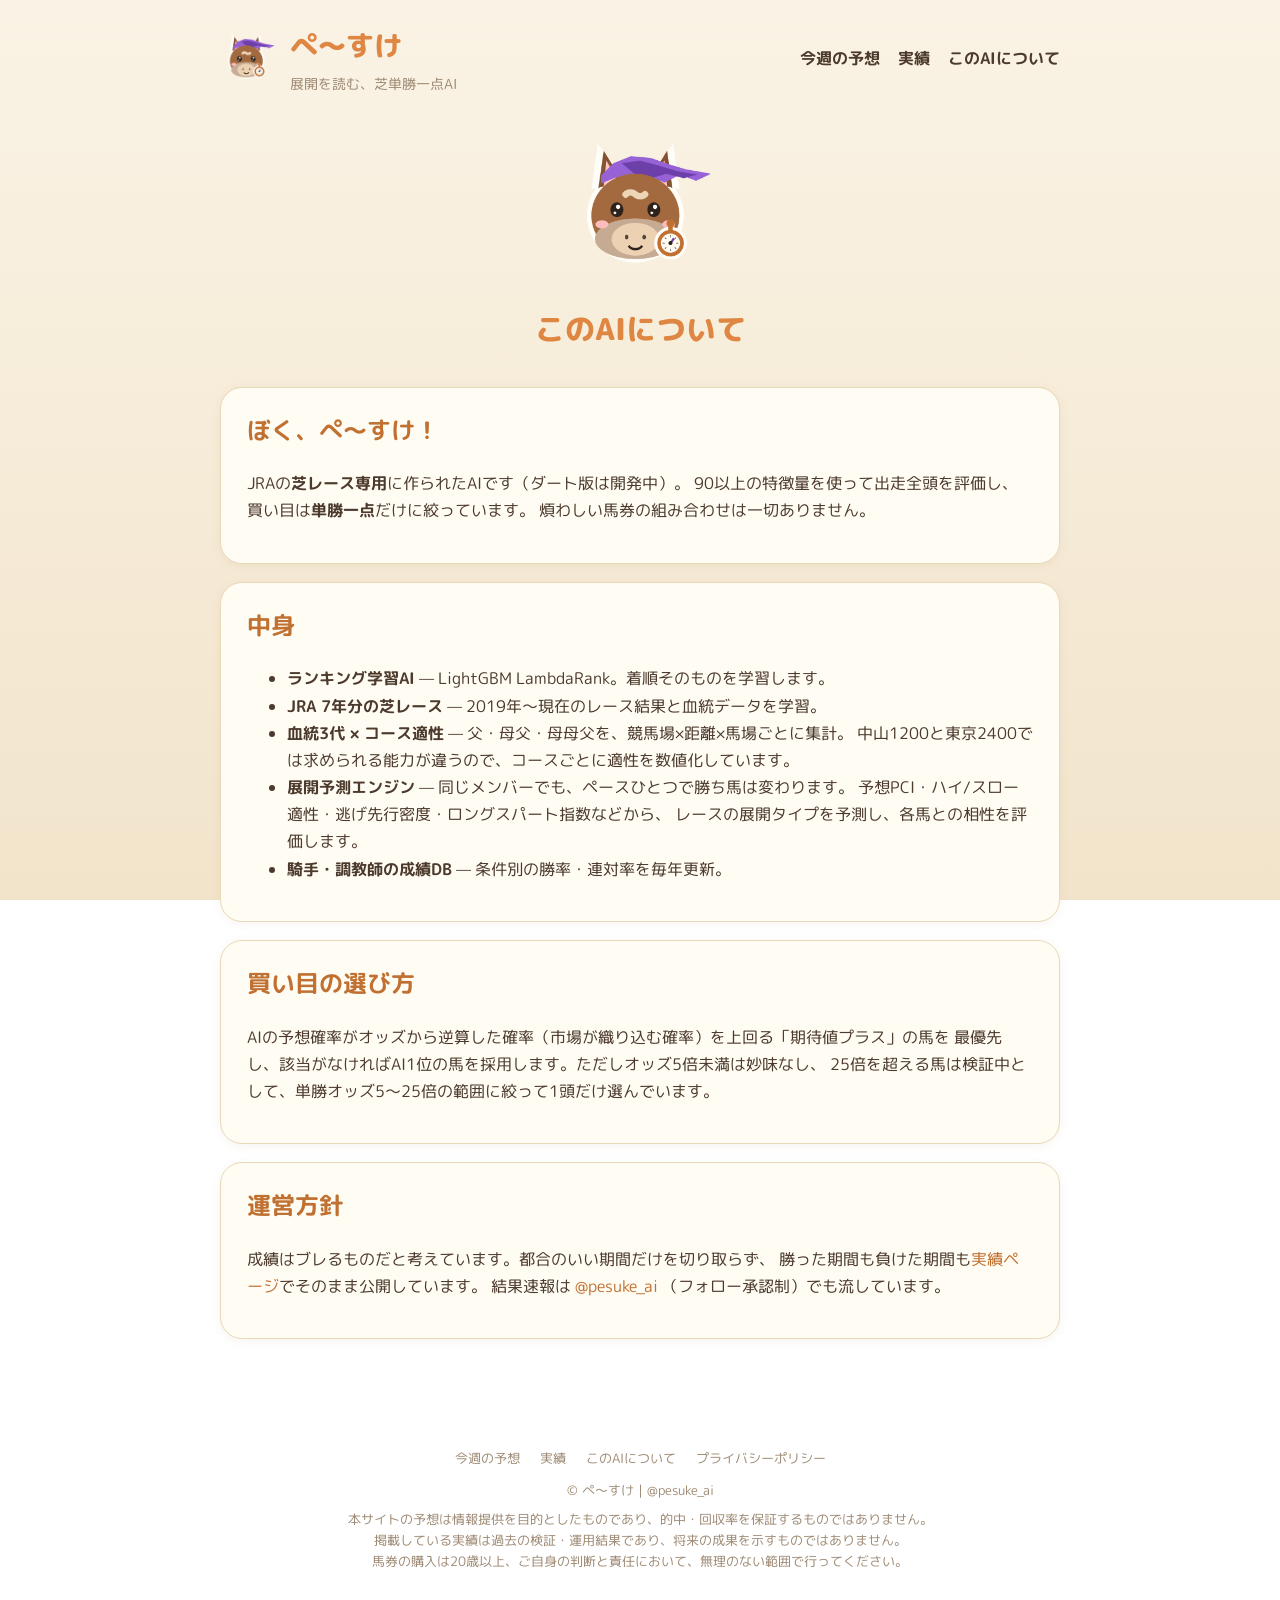
==== about.html @ ba79ca65 "Initial site build" ====
<!DOCTYPE html>
<html lang="ja">
<head>
<meta charset="UTF-8">
<meta name="viewport" content="width=device-width, initial-scale=1.0">
<title>このAIについて｜ぺ～すけ</title>
<meta name="description" content="JRA芝レース専用のAI予想。展開予測エンジンで買い目を単勝一点に絞り、勝ちも負けも全部公開しています。">
<link rel="icon" href="static/img/pesuke_icon.png">
<link rel="stylesheet" href="static/style.css">
</head>
<body>
<header class="site-header">
  <img class="icon" src="static/img/pesuke_icon.png" alt="ぺ～すけ">
  <div>
    <div class="brand">ぺ～すけ</div>
    <div class="tagline">展開を読む、芝単勝一点AI</div>
  </div>
  <nav>
    <a href="index.html">今週の予想</a>
    <a href="results.html">実績</a>
    <a href="about.html">このAIについて</a>
  </nav>
</header>

<div class="wrap">


<div class="hero">
  <img class="mascot" src="static/img/pesuke_icon.png" alt="ぺ～すけ">
  <h1>このAIについて</h1>
</div>

<div class="card">
  <h2 style="margin-top:0;color:var(--gold-dark);">ぼく、ぺ～すけ！</h2>
  <p>JRAの<strong>芝レース専用</strong>に作られたAIです（ダート版は開発中）。
  90以上の特徴量を使って出走全頭を評価し、買い目は<strong>単勝一点</strong>だけに絞っています。
  煩わしい馬券の組み合わせは一切ありません。</p>
</div>

<div class="card">
  <h2 style="margin-top:0;color:var(--gold-dark);">中身</h2>
  <ul>
    <li><strong>ランキング学習AI</strong> — LightGBM LambdaRank。着順そのものを学習します。</li>
    <li><strong>JRA 7年分の芝レース</strong> — 2019年〜現在のレース結果と血統データを学習。</li>
    <li><strong>血統3代 × コース適性</strong> — 父・母父・母母父を、競馬場×距離×馬場ごとに集計。
      中山1200と東京2400では求められる能力が違うので、コースごとに適性を数値化しています。</li>
    <li><strong>展開予測エンジン</strong> — 同じメンバーでも、ペースひとつで勝ち馬は変わります。
      予想PCI・ハイ/スロー適性・逃げ先行密度・ロングスパート指数などから、
      レースの展開タイプを予測し、各馬との相性を評価します。</li>
    <li><strong>騎手・調教師の成績DB</strong> — 条件別の勝率・連対率を毎年更新。</li>
  </ul>
</div>

<div class="card">
  <h2 style="margin-top:0;color:var(--gold-dark);">買い目の選び方</h2>
  <p>AIの予想確率がオッズから逆算した確率（市場が織り込む確率）を上回る「期待値プラス」の馬を
  最優先し、該当がなければAI1位の馬を採用します。ただしオッズ5倍未満は妙味なし、
  25倍を超える馬は検証中として、単勝オッズ5〜25倍の範囲に絞って1頭だけ選んでいます。</p>
</div>

<div class="card">
  <h2 style="margin-top:0;color:var(--gold-dark);">運営方針</h2>
  <p>成績はブレるものだと考えています。都合のいい期間だけを切り取らず、
  勝った期間も負けた期間も<a href="results.html">実績ページ</a>でそのまま公開しています。
  結果速報は <a href="https://x.com/pesuke_ai" target="_blank" rel="noopener">@pesuke_ai</a>
  （フォロー承認制）でも流しています。</p>
</div>


</div>

<footer>
  <nav>
    <a href="index.html">今週の予想</a>
    <a href="results.html">実績</a>
    <a href="about.html">このAIについて</a>
    <a href="privacy.html">プライバシーポリシー</a>
  </nav>
  <div>© ぺ～すけ｜@pesuke_ai</div>
  <div class="disclaimer">
    本サイトの予想は情報提供を目的としたものであり、的中・回収率を保証するものではありません。<br>
    掲載している実績は過去の検証・運用結果であり、将来の成果を示すものではありません。<br>
    馬券の購入は20歳以上、ご自身の判断と責任において、無理のない範囲で行ってください。
  </div>
</footer>
</body>
</html>
---- static/style.css ----
/* ぺ～すけ サイト共通スタイル（温かいクリームテーマ・丸ゴシック） */

@import url('https://fonts.googleapis.com/css2?family=M+PLUS+Rounded+1c:wght@400;500;700;800&display=swap');

:root {
  --bg-top: #FAF3E5;
  --bg-bot: #F2E4CB;
  --text: #4C3A2C;
  --grey: #9E8A74;
  --green: #6CA460;
  --gold: #DE8642;
  --gold-light: #EEA860;
  --gold-dark: #C07030;
  --pink: #EC8A8A;
  --red: #D46C5A;
  --card: #FFFCF4;
  --card-border: #EAD9B8;
}

* { box-sizing: border-box; }

body {
  margin: 0;
  font-family: 'M PLUS Rounded 1c', sans-serif;
  color: var(--text);
  background: linear-gradient(180deg, var(--bg-top) 0%, var(--bg-bot) 100%);
  background-attachment: fixed;
  line-height: 1.7;
}

a { color: var(--gold-dark); text-decoration: none; }
a:hover { text-decoration: underline; }

.wrap {
  max-width: 880px;
  margin: 0 auto;
  padding: 0 20px 60px;
}

/* ---- ヘッダー ---- */
header.site-header {
  display: flex;
  align-items: center;
  gap: 14px;
  padding: 22px 20px 10px;
  max-width: 880px;
  margin: 0 auto;
}
header.site-header img.icon { width: 56px; height: 56px; }
header.site-header .brand { font-size: 28px; font-weight: 800; color: var(--gold); }
header.site-header .tagline { font-size: 14px; color: var(--grey); margin-top: 2px; }
header.site-header nav { margin-left: auto; display: flex; gap: 18px; font-weight: 700; }
header.site-header nav a { color: var(--text); }

/* ---- 汎用カード ---- */
.card {
  background: var(--card);
  border: 1px solid var(--card-border);
  border-radius: 22px;
  padding: 22px 26px;
  margin: 18px 0;
  box-shadow: 0 2px 10px rgba(150, 110, 60, 0.08);
}

.badge {
  display: inline-block;
  padding: 4px 14px;
  border-radius: 999px;
  font-size: 13px;
  font-weight: 700;
  border: 1px solid var(--green);
  color: var(--green);
  background: rgba(108,164,96,0.08);
}
.badge.gold { border-color: var(--gold); color: var(--gold-dark); background: rgba(222,134,66,0.10); }

/* ---- Hero ---- */
.hero { text-align: center; padding: 30px 20px 10px; }
.hero img.mascot { width: 150px; }
.hero h1 { font-size: 30px; font-weight: 800; margin: 10px 0 4px; color: var(--gold); }
.hero p.sub { color: var(--grey); font-size: 16px; margin-top: 0; }

/* ---- レーステーブル ---- */
table.board {
  width: 100%;
  border-collapse: collapse;
  font-size: 15px;
}
table.board th, table.board td {
  padding: 8px 10px;
  border-bottom: 1px solid var(--card-border);
  text-align: left;
}
table.board th { color: var(--grey); font-weight: 700; font-size: 13px; }
table.board tr.pick { background: rgba(222,134,66,0.10); }
table.board td.rank { font-weight: 800; color: var(--gold-dark); width: 34px; }
table.board td.num {
  font-weight: 800; color: #fff; background: var(--gold);
  border-radius: 8px; text-align: center; width: 30px;
}

.race-head {
  display: flex; align-items: baseline; gap: 10px; margin-bottom: 6px;
}
.race-head .venue { font-size: 20px; font-weight: 800; color: var(--gold-dark); }
.race-head .name { color: var(--grey); font-size: 14px; }

/* ---- 実績ページ ---- */
.stat-grid { display: flex; gap: 16px; flex-wrap: wrap; }
.stat-grid .stat {
  flex: 1; min-width: 140px; text-align: center;
  background: var(--card); border: 1px solid var(--card-border);
  border-radius: 18px; padding: 16px;
}
.stat .label { color: var(--grey); font-size: 13px; }
.stat .value { font-size: 30px; font-weight: 800; color: var(--gold-dark); margin-top: 4px; }
img.full { width: 100%; border-radius: 16px; margin: 14px 0; }

/* ---- フッター ---- */
footer {
  text-align: center; color: var(--grey); font-size: 13px;
  padding: 30px 20px 50px; max-width: 880px; margin: 0 auto;
}
footer .disclaimer { margin-top: 8px; line-height: 1.6; }
footer nav { margin-bottom: 10px; }
footer nav a { margin: 0 8px; color: var(--grey); }

@media (max-width: 640px) {
  header.site-header { flex-wrap: wrap; }
  header.site-header nav { margin-left: 0; width: 100%; }
  .hero h1 { font-size: 24px; }
}
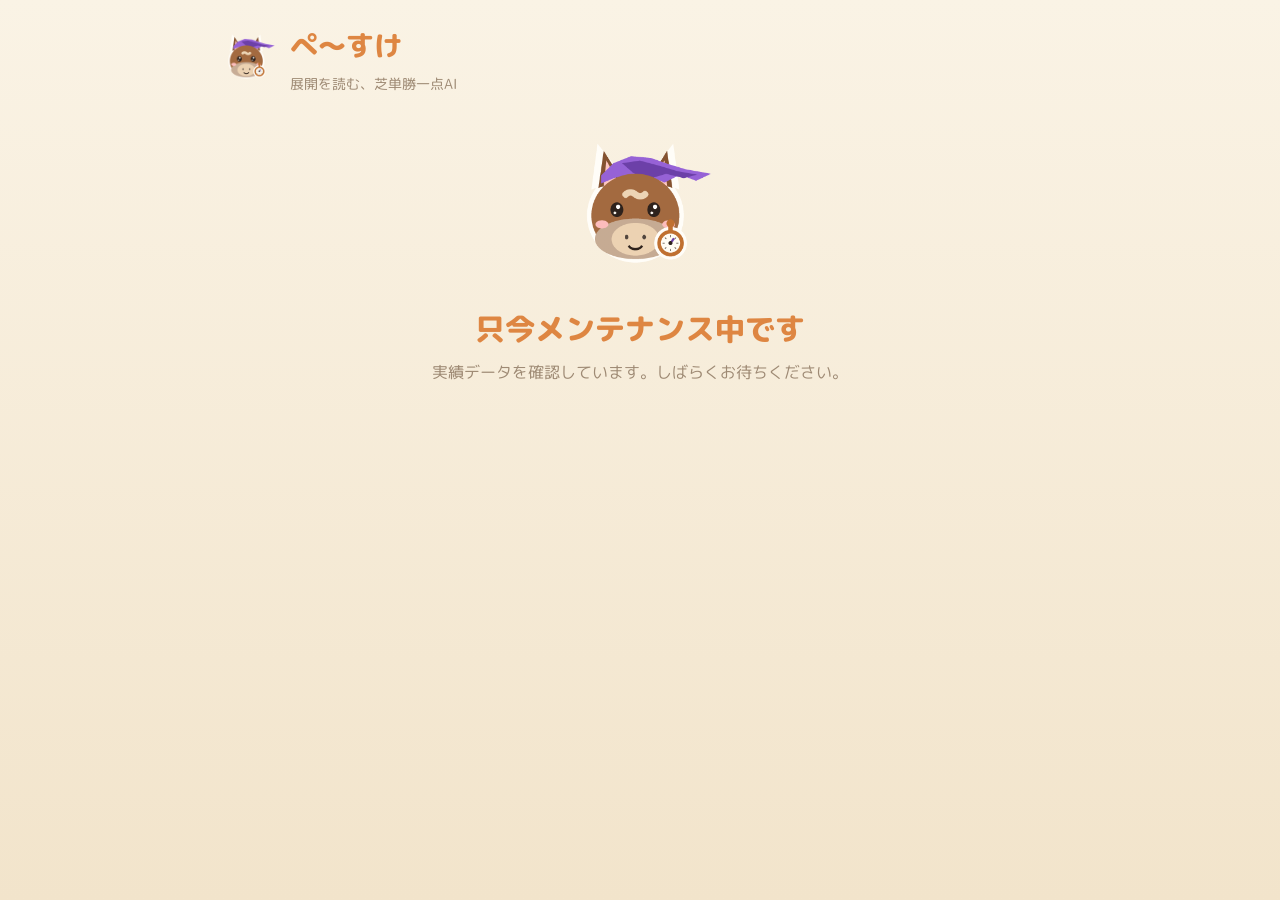
==== commit 8d7777e5: "temporarily disable public content for review" ====
--- a/about.html
+++ b/about.html
@@ -3,8 +3,8 @@
 <head>
 <meta charset="UTF-8">
 <meta name="viewport" content="width=device-width, initial-scale=1.0">
-<title>このAIについて｜ぺ～すけ</title>
-<meta name="description" content="JRA芝レース専用のAI予想。展開予測エンジンで買い目を単勝一点に絞り、勝ちも負けも全部公開しています。">
+<title>ぺ～すけ｜只今メンテナンス中</title>
+<meta name="robots" content="noindex">
 <link rel="icon" href="static/img/pesuke_icon.png">
 <link rel="stylesheet" href="static/style.css">
 </head>
@@ -15,73 +15,15 @@
     <div class="brand">ぺ～すけ</div>
     <div class="tagline">展開を読む、芝単勝一点AI</div>
   </div>
-  <nav>
-    <a href="index.html">今週の予想</a>
-    <a href="results.html">実績</a>
-    <a href="about.html">このAIについて</a>
-  </nav>
 </header>
 
 <div class="wrap">
-
-
-<div class="hero">
-  <img class="mascot" src="static/img/pesuke_icon.png" alt="ぺ～すけ">
-  <h1>このAIについて</h1>
+  <div class="hero">
+    <img class="mascot" src="static/img/pesuke_icon.png" alt="ぺ～すけ">
+    <h1>只今メンテナンス中です</h1>
+    <p class="sub">実績データを確認しています。しばらくお待ちください。</p>
+  </div>
 </div>
 
-<div class="card">
-  <h2 style="margin-top:0;color:var(--gold-dark);">ぼく、ぺ～すけ！</h2>
-  <p>JRAの<strong>芝レース専用</strong>に作られたAIです（ダート版は開発中）。
-  90以上の特徴量を使って出走全頭を評価し、買い目は<strong>単勝一点</strong>だけに絞っています。
-  煩わしい馬券の組み合わせは一切ありません。</p>
-</div>
-
-<div class="card">
-  <h2 style="margin-top:0;color:var(--gold-dark);">中身</h2>
-  <ul>
-    <li><strong>ランキング学習AI</strong> — LightGBM LambdaRank。着順そのものを学習します。</li>
-    <li><strong>JRA 7年分の芝レース</strong> — 2019年〜現在のレース結果と血統データを学習。</li>
-    <li><strong>血統3代 × コース適性</strong> — 父・母父・母母父を、競馬場×距離×馬場ごとに集計。
-      中山1200と東京2400では求められる能力が違うので、コースごとに適性を数値化しています。</li>
-    <li><strong>展開予測エンジン</strong> — 同じメンバーでも、ペースひとつで勝ち馬は変わります。
-      予想PCI・ハイ/スロー適性・逃げ先行密度・ロングスパート指数などから、
-      レースの展開タイプを予測し、各馬との相性を評価します。</li>
-    <li><strong>騎手・調教師の成績DB</strong> — 条件別の勝率・連対率を毎年更新。</li>
-  </ul>
-</div>
-
-<div class="card">
-  <h2 style="margin-top:0;color:var(--gold-dark);">買い目の選び方</h2>
-  <p>AIの予想確率がオッズから逆算した確率（市場が織り込む確率）を上回る「期待値プラス」の馬を
-  最優先し、該当がなければAI1位の馬を採用します。ただしオッズ5倍未満は妙味なし、
-  25倍を超える馬は検証中として、単勝オッズ5〜25倍の範囲に絞って1頭だけ選んでいます。</p>
-</div>
-
-<div class="card">
-  <h2 style="margin-top:0;color:var(--gold-dark);">運営方針</h2>
-  <p>成績はブレるものだと考えています。都合のいい期間だけを切り取らず、
-  勝った期間も負けた期間も<a href="results.html">実績ページ</a>でそのまま公開しています。
-  結果速報は <a href="https://x.com/pesuke_ai" target="_blank" rel="noopener">@pesuke_ai</a>
-  （フォロー承認制）でも流しています。</p>
-</div>
-
-
-</div>
-
-<footer>
-  <nav>
-    <a href="index.html">今週の予想</a>
-    <a href="results.html">実績</a>
-    <a href="about.html">このAIについて</a>
-    <a href="privacy.html">プライバシーポリシー</a>
-  </nav>
-  <div>© ぺ～すけ｜@pesuke_ai</div>
-  <div class="disclaimer">
-    本サイトの予想は情報提供を目的としたものであり、的中・回収率を保証するものではありません。<br>
-    掲載している実績は過去の検証・運用結果であり、将来の成果を示すものではありません。<br>
-    馬券の購入は20歳以上、ご自身の判断と責任において、無理のない範囲で行ってください。
-  </div>
-</footer>
 </body>
-</html>+</html>
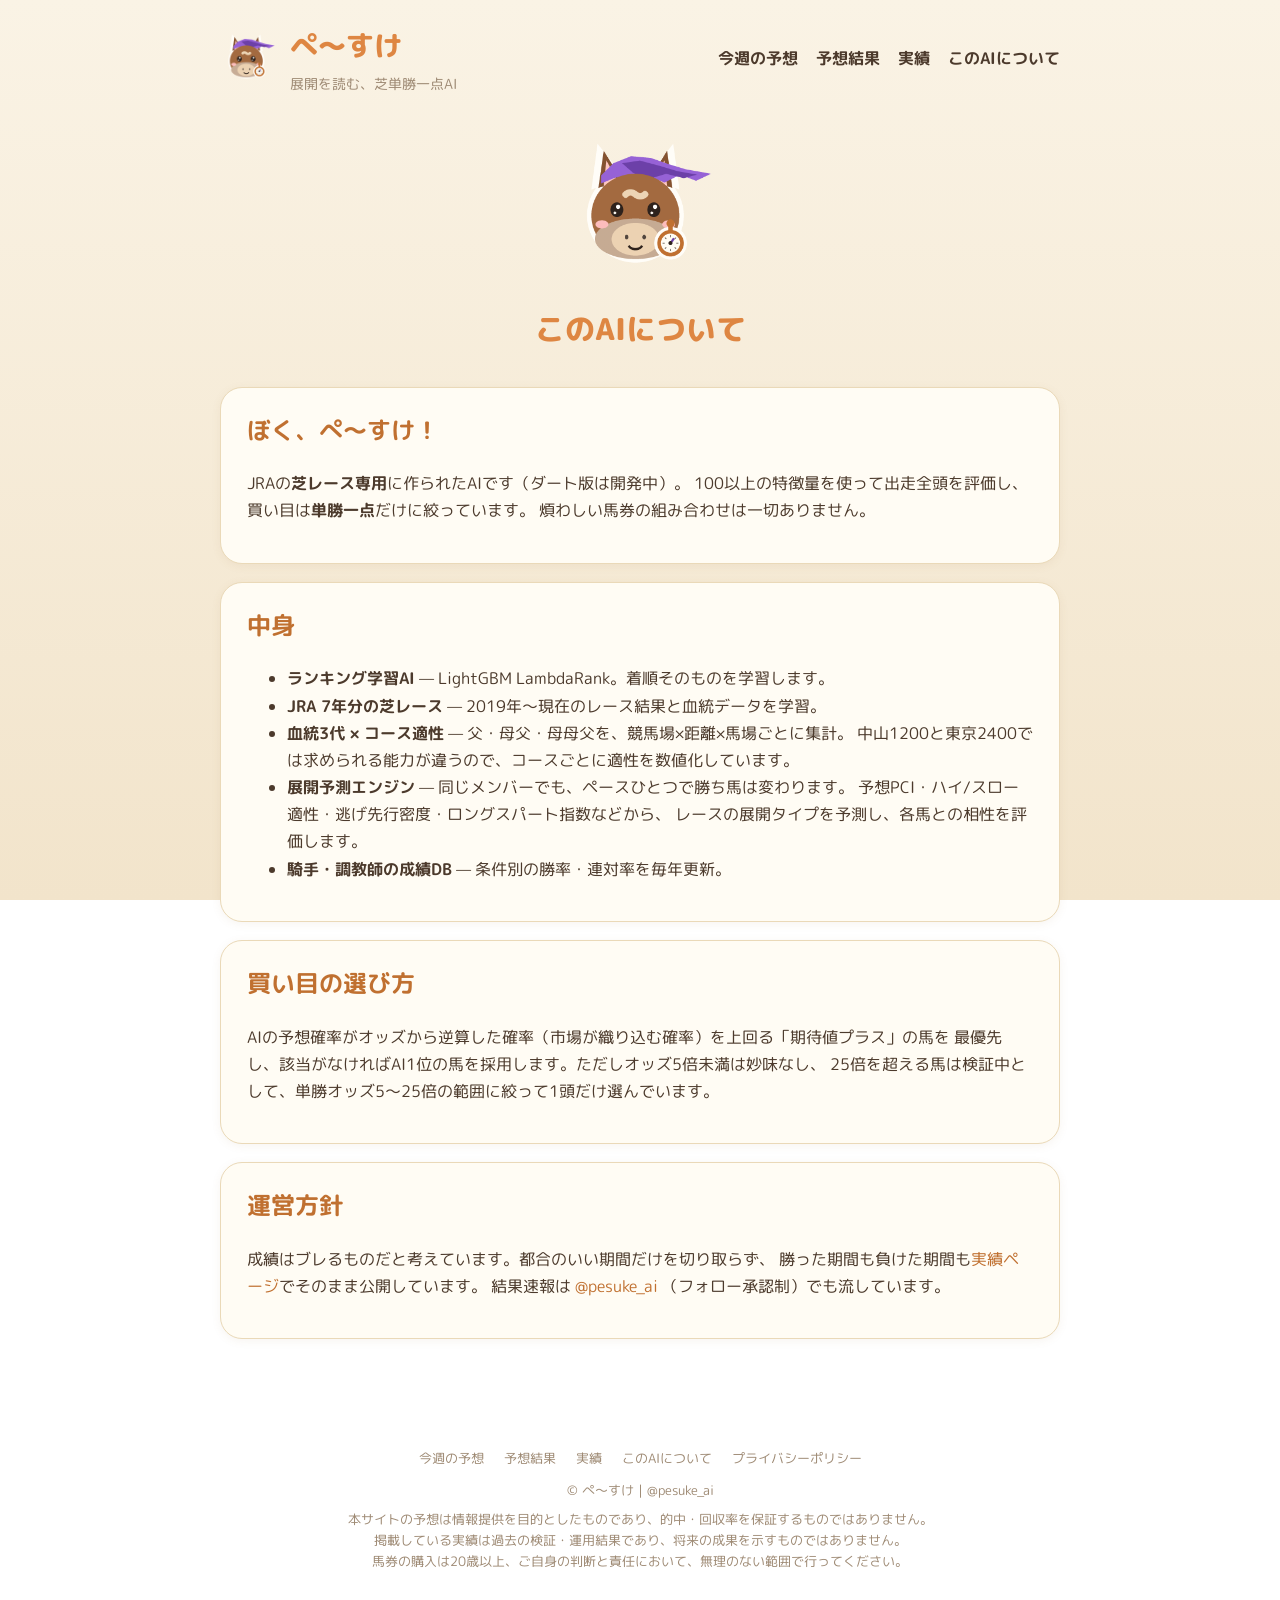
==== commit d0b544da: "update site content" ====
--- a/about.html
+++ b/about.html
@@ -3,8 +3,8 @@
 <head>
 <meta charset="UTF-8">
 <meta name="viewport" content="width=device-width, initial-scale=1.0">
-<title>ぺ～すけ｜只今メンテナンス中</title>
-<meta name="robots" content="noindex">
+<title>このAIについて｜ぺ～すけ</title>
+<meta name="description" content="JRA芝レース専用のAI予想。展開予測エンジンで買い目を単勝一点に絞り、勝ちも負けも全部公開しています。">
 <link rel="icon" href="static/img/pesuke_icon.png">
 <link rel="stylesheet" href="static/style.css">
 </head>
@@ -15,15 +15,75 @@
     <div class="brand">ぺ～すけ</div>
     <div class="tagline">展開を読む、芝単勝一点AI</div>
   </div>
+  <nav>
+    <a href="index.html">今週の予想</a>
+    <a href="race_results.html">予想結果</a>
+    <a href="results.html">実績</a>
+    <a href="about.html">このAIについて</a>
+  </nav>
 </header>
 
 <div class="wrap">
-  <div class="hero">
-    <img class="mascot" src="static/img/pesuke_icon.png" alt="ぺ～すけ">
-    <h1>只今メンテナンス中です</h1>
-    <p class="sub">実績データを確認しています。しばらくお待ちください。</p>
-  </div>
+
+
+<div class="hero">
+  <img class="mascot" src="static/img/pesuke_icon.png" alt="ぺ～すけ">
+  <h1>このAIについて</h1>
 </div>
 
+<div class="card">
+  <h2 style="margin-top:0;color:var(--gold-dark);">ぼく、ぺ～すけ！</h2>
+  <p>JRAの<strong>芝レース専用</strong>に作られたAIです（ダート版は開発中）。
+  100以上の特徴量を使って出走全頭を評価し、買い目は<strong>単勝一点</strong>だけに絞っています。
+  煩わしい馬券の組み合わせは一切ありません。</p>
+</div>
+
+<div class="card">
+  <h2 style="margin-top:0;color:var(--gold-dark);">中身</h2>
+  <ul>
+    <li><strong>ランキング学習AI</strong> — LightGBM LambdaRank。着順そのものを学習します。</li>
+    <li><strong>JRA 7年分の芝レース</strong> — 2019年〜現在のレース結果と血統データを学習。</li>
+    <li><strong>血統3代 × コース適性</strong> — 父・母父・母母父を、競馬場×距離×馬場ごとに集計。
+      中山1200と東京2400では求められる能力が違うので、コースごとに適性を数値化しています。</li>
+    <li><strong>展開予測エンジン</strong> — 同じメンバーでも、ペースひとつで勝ち馬は変わります。
+      予想PCI・ハイ/スロー適性・逃げ先行密度・ロングスパート指数などから、
+      レースの展開タイプを予測し、各馬との相性を評価します。</li>
+    <li><strong>騎手・調教師の成績DB</strong> — 条件別の勝率・連対率を毎年更新。</li>
+  </ul>
+</div>
+
+<div class="card">
+  <h2 style="margin-top:0;color:var(--gold-dark);">買い目の選び方</h2>
+  <p>AIの予想確率がオッズから逆算した確率（市場が織り込む確率）を上回る「期待値プラス」の馬を
+  最優先し、該当がなければAI1位の馬を採用します。ただしオッズ5倍未満は妙味なし、
+  25倍を超える馬は検証中として、単勝オッズ5〜25倍の範囲に絞って1頭だけ選んでいます。</p>
+</div>
+
+<div class="card">
+  <h2 style="margin-top:0;color:var(--gold-dark);">運営方針</h2>
+  <p>成績はブレるものだと考えています。都合のいい期間だけを切り取らず、
+  勝った期間も負けた期間も<a href="results.html">実績ページ</a>でそのまま公開しています。
+  結果速報は <a href="https://x.com/pesuke_ai" target="_blank" rel="noopener">@pesuke_ai</a>
+  （フォロー承認制）でも流しています。</p>
+</div>
+
+
+</div>
+
+<footer>
+  <nav>
+    <a href="index.html">今週の予想</a>
+    <a href="race_results.html">予想結果</a>
+    <a href="results.html">実績</a>
+    <a href="about.html">このAIについて</a>
+    <a href="privacy.html">プライバシーポリシー</a>
+  </nav>
+  <div>© ぺ～すけ｜@pesuke_ai</div>
+  <div class="disclaimer">
+    本サイトの予想は情報提供を目的としたものであり、的中・回収率を保証するものではありません。<br>
+    掲載している実績は過去の検証・運用結果であり、将来の成果を示すものではありません。<br>
+    馬券の購入は20歳以上、ご自身の判断と責任において、無理のない範囲で行ってください。
+  </div>
+</footer>
 </body>
-</html>
+</html>
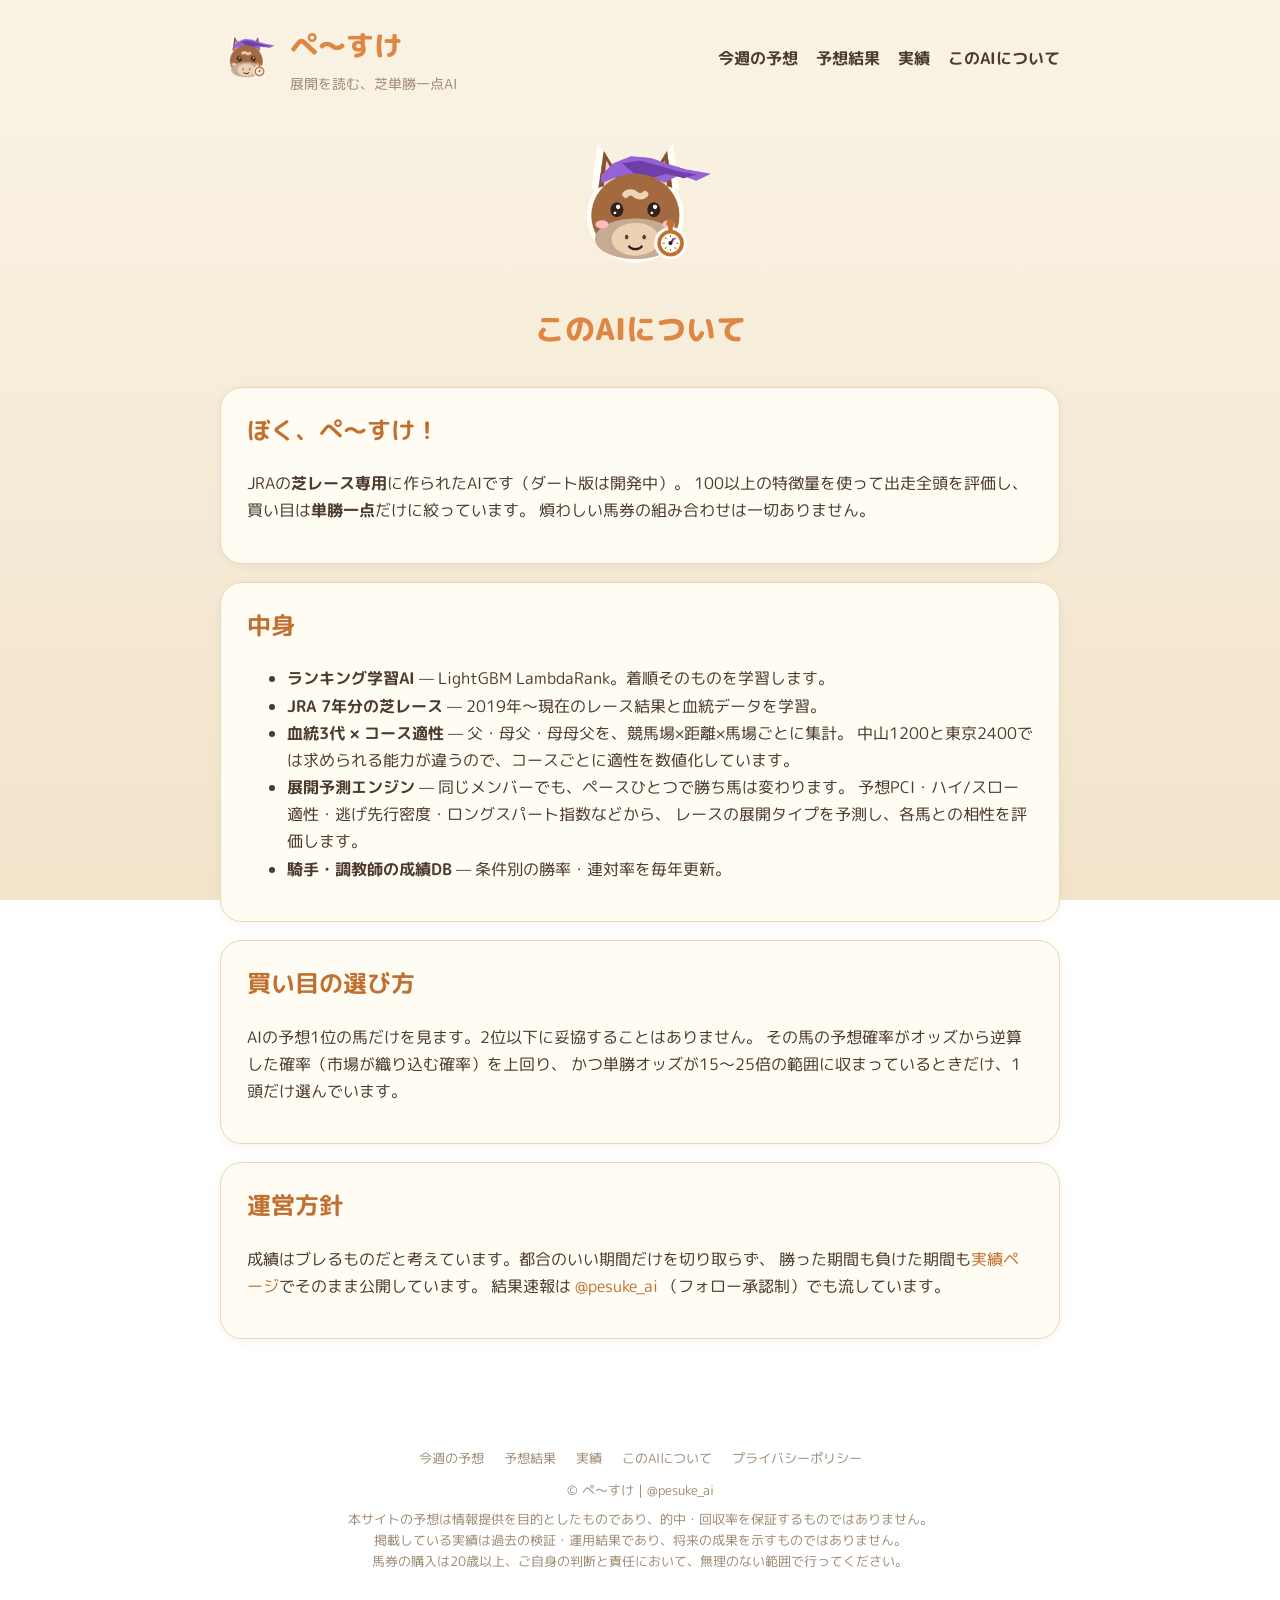
==== commit 8d09f58b: "update site content" ====
--- a/about.html
+++ b/about.html
@@ -54,9 +54,9 @@
 
 <div class="card">
   <h2 style="margin-top:0;color:var(--gold-dark);">買い目の選び方</h2>
-  <p>AIの予想確率がオッズから逆算した確率（市場が織り込む確率）を上回る「期待値プラス」の馬を
-  最優先し、該当がなければAI1位の馬を採用します。ただしオッズ5倍未満は妙味なし、
-  25倍を超える馬は検証中として、単勝オッズ5〜25倍の範囲に絞って1頭だけ選んでいます。</p>
+  <p>AIの予想1位の馬だけを見ます。2位以下に妥協することはありません。
+  その馬の予想確率がオッズから逆算した確率（市場が織り込む確率）を上回り、
+  かつ単勝オッズが15〜25倍の範囲に収まっているときだけ、1頭だけ選んでいます。</p>
 </div>
 
 <div class="card">
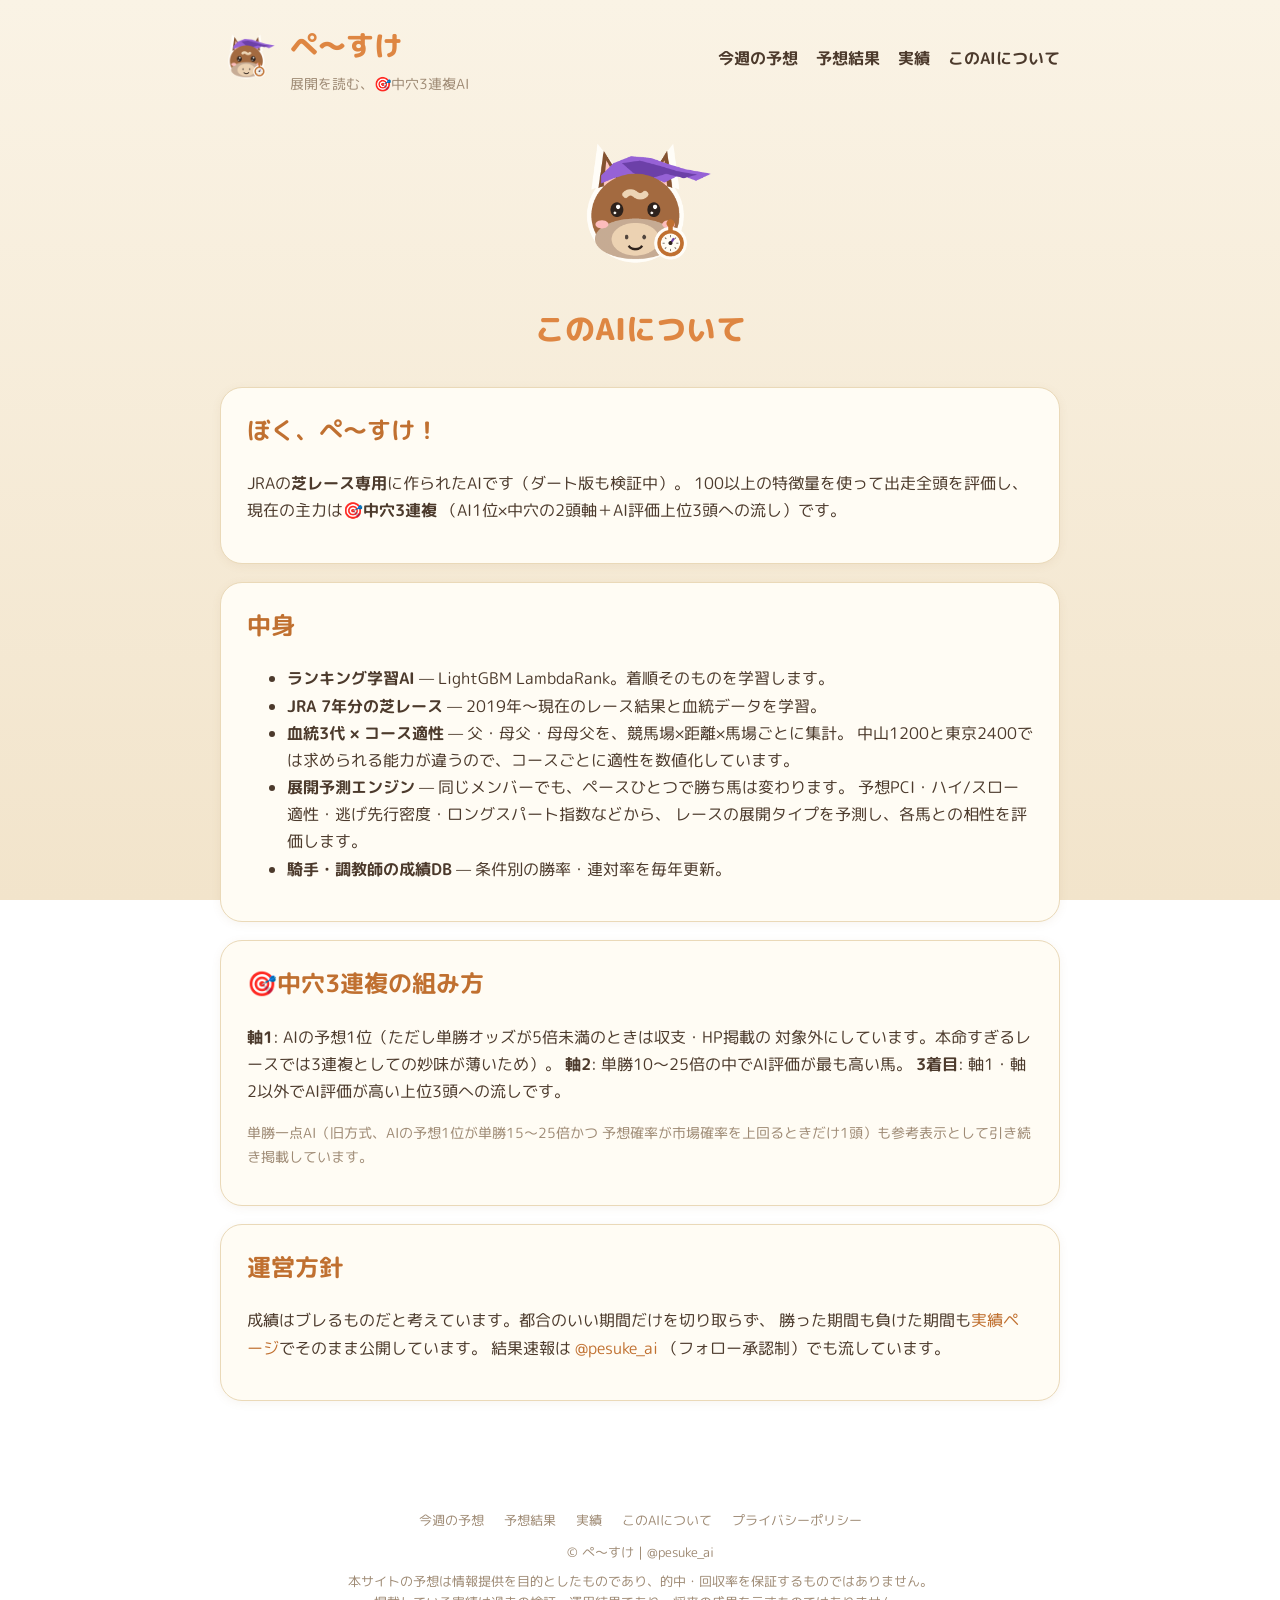
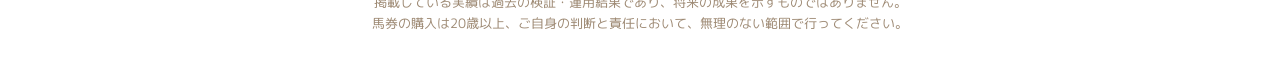
==== commit 785df964: "update site content" ====
--- a/about.html
+++ b/about.html
@@ -4,7 +4,7 @@
 <meta charset="UTF-8">
 <meta name="viewport" content="width=device-width, initial-scale=1.0">
 <title>このAIについて｜ぺ～すけ</title>
-<meta name="description" content="JRA芝レース専用のAI予想。展開予測エンジンで買い目を単勝一点に絞り、勝ちも負けも全部公開しています。">
+<meta name="description" content="JRA芝レース専用のAI予想。展開予測エンジンでAI1位×中穴の2頭軸3連複を組み、勝ちも負けも全部公開しています。">
 <link rel="icon" href="static/img/pesuke_icon.png">
 <link rel="stylesheet" href="static/style.css">
 </head>
@@ -13,7 +13,7 @@
   <img class="icon" src="static/img/pesuke_icon.png" alt="ぺ～すけ">
   <div>
     <div class="brand">ぺ～すけ</div>
-    <div class="tagline">展開を読む、芝単勝一点AI</div>
+    <div class="tagline">展開を読む、🎯中穴3連複AI</div>
   </div>
   <nav>
     <a href="index.html">今週の予想</a>
@@ -33,9 +33,9 @@
 
 <div class="card">
   <h2 style="margin-top:0;color:var(--gold-dark);">ぼく、ぺ～すけ！</h2>
-  <p>JRAの<strong>芝レース専用</strong>に作られたAIです（ダート版は開発中）。
-  100以上の特徴量を使って出走全頭を評価し、買い目は<strong>単勝一点</strong>だけに絞っています。
-  煩わしい馬券の組み合わせは一切ありません。</p>
+  <p>JRAの<strong>芝レース専用</strong>に作られたAIです（ダート版も検証中）。
+  100以上の特徴量を使って出走全頭を評価し、現在の主力は<strong>🎯中穴3連複</strong>
+  （AI1位×中穴の2頭軸＋AI評価上位3頭への流し）です。</p>
 </div>
 
 <div class="card">
@@ -53,10 +53,13 @@
 </div>
 
 <div class="card">
-  <h2 style="margin-top:0;color:var(--gold-dark);">買い目の選び方</h2>
-  <p>AIの予想1位の馬だけを見ます。2位以下に妥協することはありません。
-  その馬の予想確率がオッズから逆算した確率（市場が織り込む確率）を上回り、
-  かつ単勝オッズが15〜25倍の範囲に収まっているときだけ、1頭だけ選んでいます。</p>
+  <h2 style="margin-top:0;color:var(--gold-dark);">🎯中穴3連複の組み方</h2>
+  <p><strong>軸1</strong>: AIの予想1位（ただし単勝オッズが5倍未満のときは収支・HP掲載の
+  対象外にしています。本命すぎるレースでは3連複としての妙味が薄いため）。
+  <strong>軸2</strong>: 単勝10〜25倍の中でAI評価が最も高い馬。
+  <strong>3着目</strong>: 軸1・軸2以外でAI評価が高い上位3頭への流しです。</p>
+  <p style="color:var(--grey);font-size:14px;">単勝一点AI（旧方式、AIの予想1位が単勝15〜25倍かつ
+  予想確率が市場確率を上回るときだけ1頭）も参考表示として引き続き掲載しています。</p>
 </div>
 
 <div class="card">
